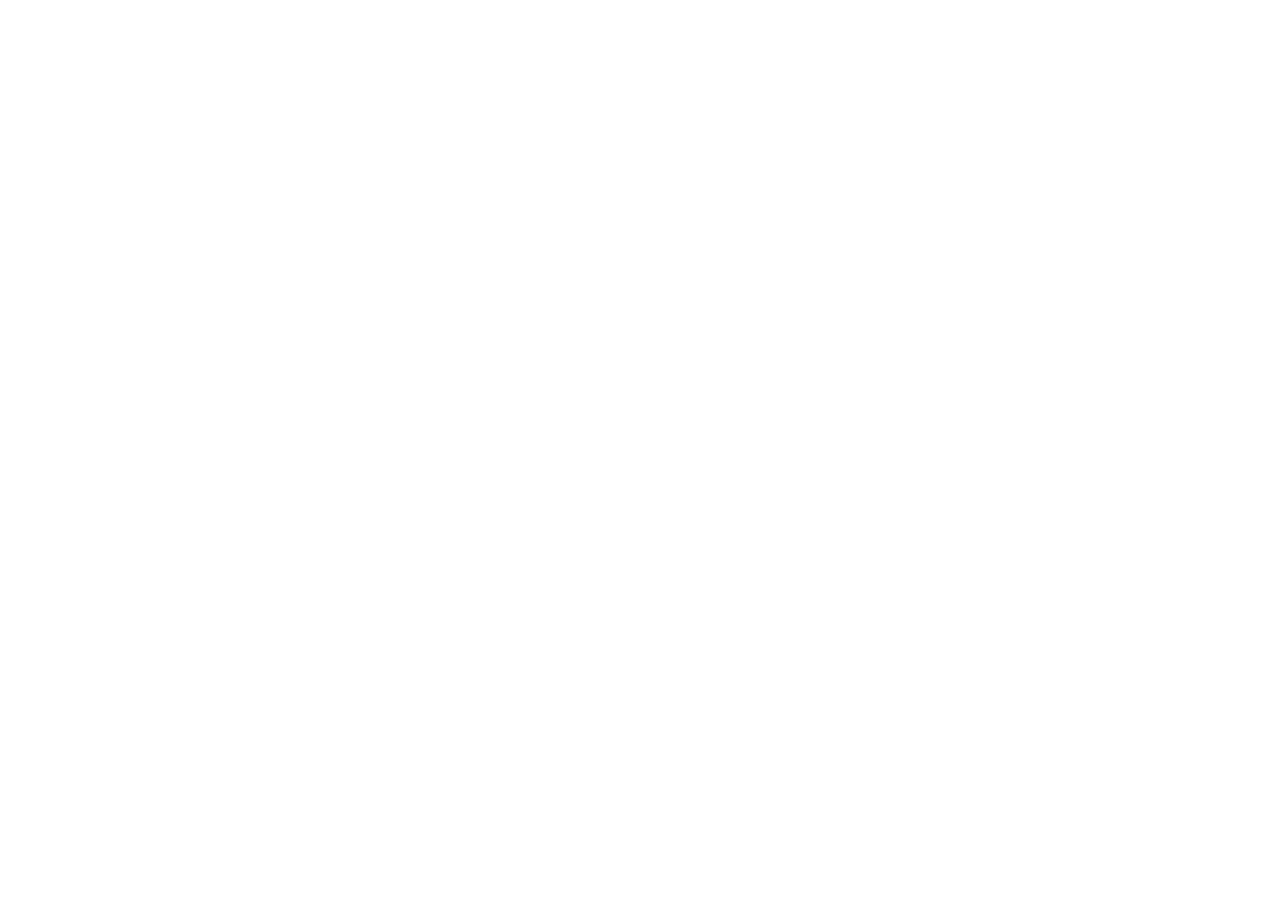
==== login.html @ cb8b13a0 "Commit inicial" ====
<!doctype html>
<html lang="es">
  <head>
    <meta charset="UTF-8" />
    <meta name="viewport" content="width=device-width, initial-scale=1.0" />
    <title>Iniciar sesión</title>
  </head>

  <body></body>
</html>
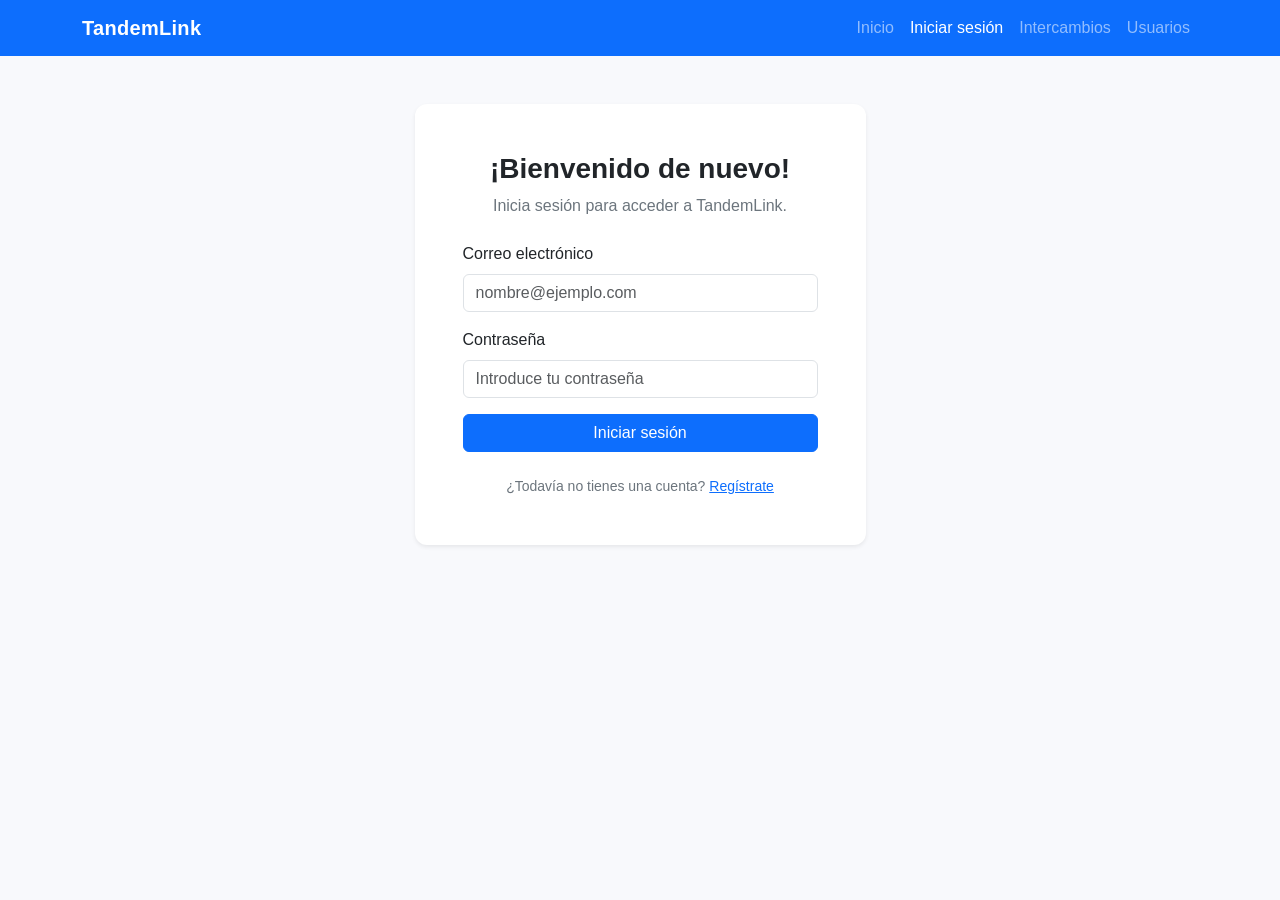
==== commit 917daa15: "Mejora dashboard y añade gestión de usuarios" ====
--- a/login.html
+++ b/login.html
@@ -1,10 +1,150 @@
+
 <!doctype html>
 <html lang="es">
-  <head>
-    <meta charset="UTF-8" />
-    <meta name="viewport" content="width=device-width, initial-scale=1.0" />
-    <title>Iniciar sesión</title>
-  </head>
+<head>
+    <meta charset="UTF-8">
+    <meta name="viewport" content="width=device-width, initial-scale=1.0">
 
-  <body></body>
+    <title>Iniciar sesión | TandemLink</title>
+
+    <!-- Bootstrap 5 -->
+    <link
+        href="https://cdn.jsdelivr.net/npm/bootstrap@5.3.3/dist/css/bootstrap.min.css"
+        rel="stylesheet"
+    >
+
+    <!-- Estilos propios -->
+    <link rel="stylesheet" href="css/estilos.css">
+</head>
+
+<body>
+
+    <!-- Navegación principal -->
+    <nav class="navbar navbar-expand-lg navbar-dark bg-primary">
+        <div class="container">
+            <a class="navbar-brand fw-bold" href="index.html">
+                TandemLink
+            </a>
+
+            <button
+                class="navbar-toggler"
+                type="button"
+                data-bs-toggle="collapse"
+                data-bs-target="#menuPrincipal"
+                aria-controls="menuPrincipal"
+                aria-expanded="false"
+                aria-label="Mostrar navegación"
+            >
+                <span class="navbar-toggler-icon"></span>
+            </button>
+
+            <div class="collapse navbar-collapse" id="menuPrincipal">
+                <ul class="navbar-nav ms-auto">
+                    <li class="nav-item">
+                        <a class="nav-link" href="index.html">Inicio</a>
+                    </li>
+                    <li class="nav-item">
+                        <a class="nav-link active" href="login.html">Iniciar sesión</a>
+                    </li>
+                    <li class="nav-item">
+                        <a class="nav-link" href="nueva-oferta.html">Intercambios</a>
+                    </li>
+                    <li class="nav-item">
+                        <a class="nav-link" href="usuarios.html">Usuarios</a>
+                    </li>
+                </ul>
+            </div>
+        </div>
+    </nav>
+
+    <!-- Formulario de inicio de sesión -->
+    <main class="container py-5">
+
+        <div class="row justify-content-center">
+            <div class="col-12 col-md-8 col-lg-5">
+
+                <div class="card shadow-sm border-0">
+                    <div class="card-body p-4 p-md-5">
+
+                        <div class="text-center mb-4">
+                            <h1 class="h3 fw-bold">¡Bienvenido de nuevo!</h1>
+
+                            <p class="text-secondary">
+                                Inicia sesión para acceder a TandemLink.
+                            </p>
+                        </div>
+
+                        <form id="formularioLogin">
+
+                            <div class="mb-3">
+                                <label for="email" class="form-label">
+                                    Correo electrónico
+                                </label>
+
+                                <input
+                                    type="email"
+                                    class="form-control"
+                                    id="email"
+                                    name="email"
+                                    placeholder="nombre@ejemplo.com"
+                                    autocomplete="username"
+                                    required
+                                >
+                            </div>
+
+                            <div class="mb-3">
+                                <label for="password" class="form-label">
+                                    Contraseña
+                                </label>
+
+                                <input
+                                    type="password"
+                                    class="form-control"
+                                    id="password"
+                                    name="password"
+                                    placeholder="Introduce tu contraseña"
+                                    autocomplete="current-password"
+                                    required
+                                >
+                            </div>
+
+                            <div id="mensajeLogin"
+                                 class="mb-3"
+                                 role="alert"
+                                 aria-live="polite">
+                            </div>
+
+                            <button
+                                type="submit"
+                                class="btn btn-primary w-100"
+                            >
+                                Iniciar sesión
+                            </button>
+
+                        </form>
+
+                        <div class="text-center mt-4">
+                            <p class="small text-secondary mb-0">
+                                ¿Todavía no tienes una cuenta?
+                                <a href="usuarios.html">Regístrate</a>
+                            </p>
+                        </div>
+
+                    </div>
+                </div>
+
+            </div>
+        </div>
+
+    </main>
+
+    <!-- Bootstrap JavaScript -->
+    <script
+        src="https://cdn.jsdelivr.net/npm/bootstrap@5.3.3/dist/js/bootstrap.bundle.min.js"
+    ></script>
+
+    <!-- JavaScript del login -->
+    <script type="module" src="js/login.js"></script>
+    
+</body>
 </html>
--- a/css/estilos.css
+++ b/css/estilos.css
@@ -0,0 +1,37 @@
+/* Estilos generales de TandemLink */
+
+body {
+    background-color: #f8f9fc;
+    color: #263238;
+    font-family: Arial, Helvetica, sans-serif;
+}
+
+header {
+    max-width: 900px;
+}
+
+header h1 {
+    color: #173b67;
+}
+
+header p {
+    color: #5f6b76;
+}
+
+.card {
+    border-radius: 12px;
+    transition: transform 0.2s ease, box-shadow 0.2s ease;
+}
+
+.card:hover {
+    transform: translateY(-4px);
+    box-shadow: 0 0.5rem 1rem rgb(0 0 0 / 10%) !important;
+}
+
+.navbar-brand {
+    letter-spacing: 0.3px;
+}
+
+footer {
+    margin-top: 1rem;
+}
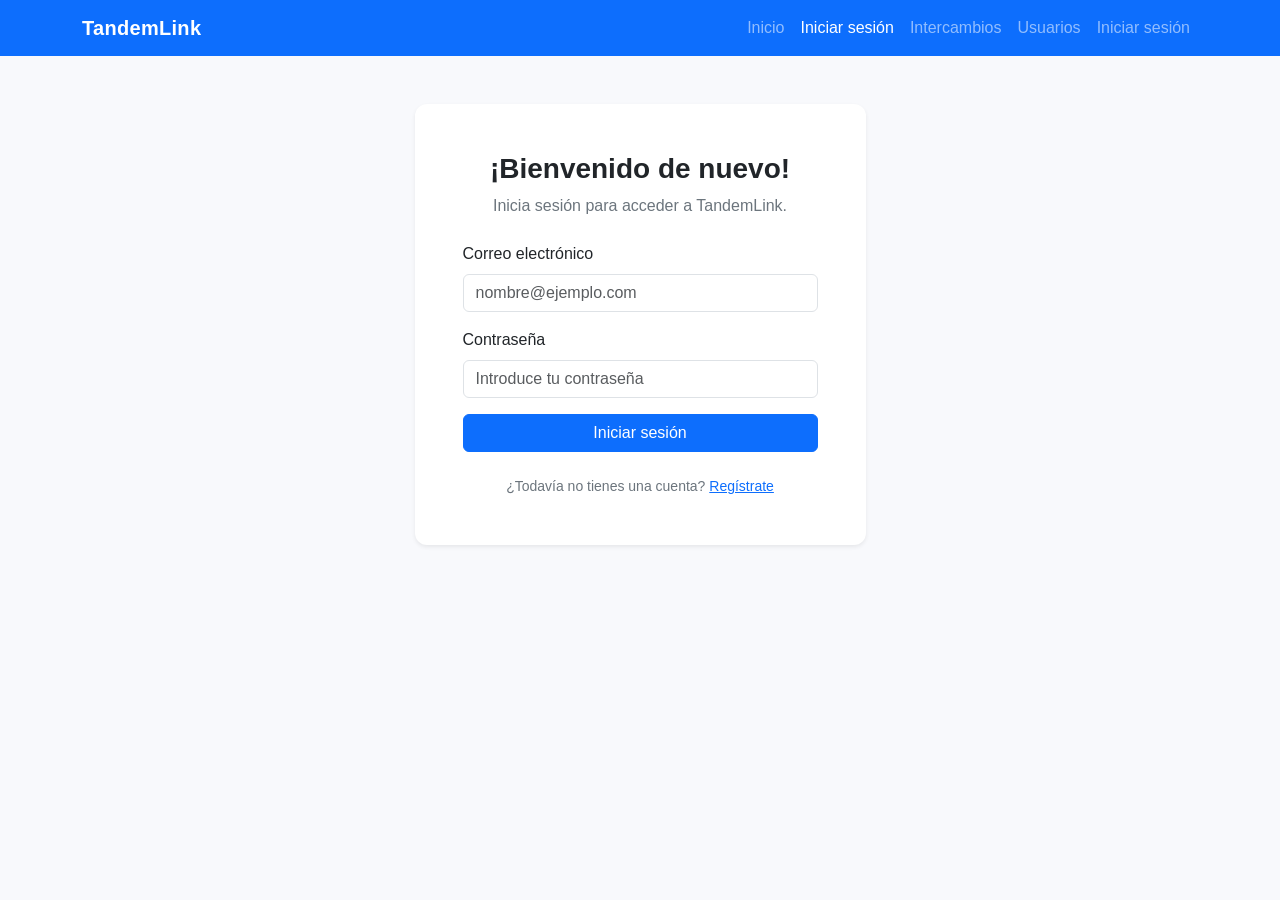
==== commit cd63ebae: "Implementa gestion de sesion y navegacion" ====
--- a/login.html
+++ b/login.html
@@ -145,6 +145,7 @@
 
     <!-- JavaScript del login -->
     <script type="module" src="js/login.js"></script>
+    <script type="module" src="js/navegacion.js"></script>
     
 </body>
 </html>
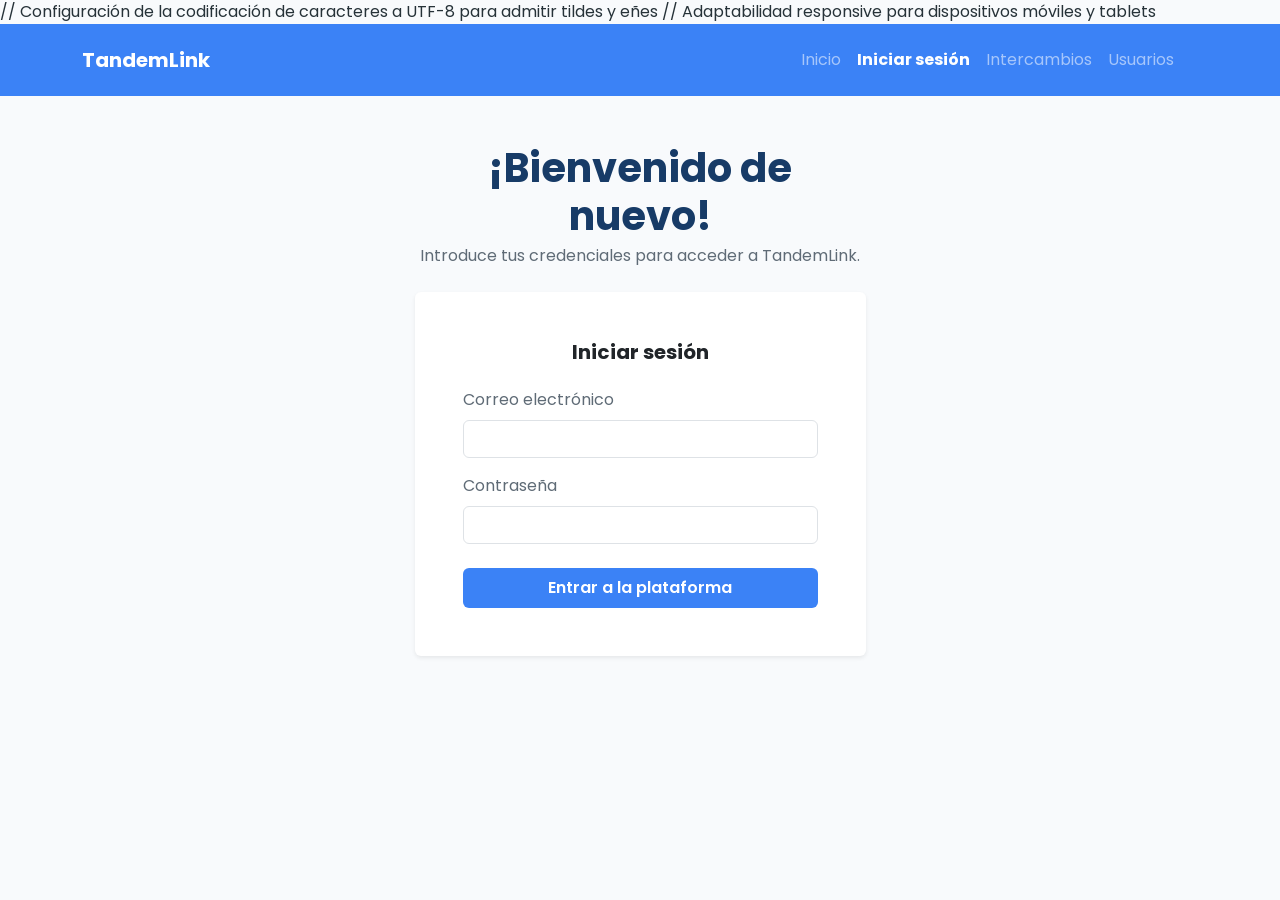
==== commit e8ff1ddf: "Finalizadas todas las vistas, lógica modular y documentación de TandemLink" ====
--- a/login.html
+++ b/login.html
@@ -1,151 +1,102 @@
-
-<!doctype html>
+<!DOCTYPE html>
 <html lang="es">
 <head>
+    // Configuración de la codificación de caracteres a UTF-8 para admitir tildes y eñes 
     <meta charset="UTF-8">
+    
+   // Adaptabilidad responsive para dispositivos móviles y tablets 
     <meta name="viewport" content="width=device-width, initial-scale=1.0">
-
-    <title>Iniciar sesión | TandemLink</title>
-
-    <!-- Bootstrap 5 -->
-    <link
-        href="https://cdn.jsdelivr.net/npm/bootstrap@5.3.3/dist/css/bootstrap.min.css"
-        rel="stylesheet"
-    >
-
-    <!-- Estilos propios -->
+    
+    <title>Iniciar Sesión - TandemLink</title>
+    
+    <!-- Importación del framework CSS Bootstrap 5 mediante CDN -->
+    <link href="https://cdn.jsdelivr.net/npm/bootstrap@5.3.0/dist/css/bootstrap.min.css" rel="stylesheet">
+    
+    <!-- Hoja de estilos propia (tipografía Poppins, colores corporativos y animaciones) -->
     <link rel="stylesheet" href="css/estilos.css">
 </head>
-
 <body>
 
-    <!-- Navegación principal -->
-    <nav class="navbar navbar-expand-lg navbar-dark bg-primary">
+    <!-- BARRA DE NAVEGACIÓN PRINCIPAL -->
+    <!-- navbar-expand-lg: despliega el menú en pantallas grandes; bg-azul-tandem: color personalizado -->
+    <nav class="navbar navbar-expand-lg navbar-dark bg-azul-tandem mb-4 py-3">
         <div class="container">
-            <a class="navbar-brand fw-bold" href="index.html">
-                TandemLink
-            </a>
-
-            <button
-                class="navbar-toggler"
-                type="button"
-                data-bs-toggle="collapse"
-                data-bs-target="#menuPrincipal"
-                aria-controls="menuPrincipal"
-                aria-expanded="false"
-                aria-label="Mostrar navegación"
-            >
+            <!-- Logotipo o marca de la plataforma -->
+            <a class="navbar-brand fw-bold" href="#">TandemLink</a>
+            
+            <!-- Botón para pantallas pequeñas (móviles) -->
+            <button class="navbar-toggler" type="button" data-bs-toggle="collapse" data-bs-target="#navbarNav">
                 <span class="navbar-toggler-icon"></span>
             </button>
-
-            <div class="collapse navbar-collapse" id="menuPrincipal">
-                <ul class="navbar-nav ms-auto">
-                    <li class="nav-item">
-                        <a class="nav-link" href="index.html">Inicio</a>
-                    </li>
-                    <li class="nav-item">
-                        <a class="nav-link active" href="login.html">Iniciar sesión</a>
-                    </li>
-                    <li class="nav-item">
-                        <a class="nav-link" href="nueva-oferta.html">Intercambios</a>
-                    </li>
-                    <li class="nav-item">
-                        <a class="nav-link" href="usuarios.html">Usuarios</a>
-                    </li>
+            
+            <!-- Contenedor colapsable del menú -->
+            <div class="collapse navbar-collapse justify-content-end" id="navbarNav">
+                <ul class="navbar-nav align-items-center">
+                    <li class="nav-item"><a class="nav-link" href="index.html">Inicio</a></li>
+                    <!-- Añadimos 'active fw-bold' en Login para indicar visualmente en qué página estamos -->
+                    <li class="nav-item"><a class="nav-link active fw-bold" href="login.html">Iniciar sesión</a></li>
+                    <li class="nav-item"><a class="nav-link" href="intercambios.html">Intercambios</a></li>
+                    <li class="nav-item"><a class="nav-link" href="usuarios.html">Usuarios</a></li>
+                    
+                    <!-- ID CLAVE: Aquí el script 'navegacion.js' inyectará dinámicamente el nombre del usuario conectado -->
+                    <li class="nav-item ms-lg-3" id="infoUsuarioNav"></li>
                 </ul>
             </div>
         </div>
     </nav>
+    <!-- Usamos 'col-md-6 mx-auto' para centrar la tarjeta de login y que no ocupe toda la pantalla -->
+    <div class="container animacion-entrada py-4">
+        <div class="row justify-content-center">
+            <div class="col-md-6 col-lg-5">
+                
+                <!-- Títulos descriptivos -->
+                <h1 class="texto-titulo mb-1 text-center">¡Bienvenido de nuevo!</h1>
+                <p class="texto-subtitulo mb-4 text-center">Introduce tus credenciales para acceder a TandemLink.</p>
 
-    <!-- Formulario de inicio de sesión -->
-    <main class="container py-5">
-
-        <div class="row justify-content-center">
-            <div class="col-12 col-md-8 col-lg-5">
-
+                <!-- TARJETA DEL FORMULARIO DE LOGIN -->
                 <div class="card shadow-sm border-0">
                     <div class="card-body p-4 p-md-5">
+                        <h5 class="card-title mb-4 fw-bold text-center">Iniciar sesión</h5>
+                        
+                        <!-- Contenedor vacío donde el JavaScript inyectará las alertas de error si las credenciales fallan -->
+                        <div id="mensajeLogin"></div>
 
-                        <div class="text-center mb-4">
-                            <h1 class="h3 fw-bold">¡Bienvenido de nuevo!</h1>
-
-                            <p class="text-secondary">
-                                Inicia sesión para acceder a TandemLink.
-                            </p>
-                        </div>
-
+                        <!-- Formulario de acceso con ID para controlarlo desde JavaScript -->
                         <form id="formularioLogin">
-
+                            
+                            <!-- Campo: Correo electrónico -->
                             <div class="mb-3">
-                                <label for="email" class="form-label">
-                                    Correo electrónico
-                                </label>
-
-                                <input
-                                    type="email"
-                                    class="form-control"
-                                    id="email"
-                                    name="email"
-                                    placeholder="nombre@ejemplo.com"
-                                    autocomplete="username"
-                                    required
-                                >
+                                <label for="emailLogin" class="form-label texto-subtitulo">Correo electrónico</label>
+                                <input type="email" class="form-control" id="emailLogin" required>
                             </div>
-
-                            <div class="mb-3">
-                                <label for="password" class="form-label">
-                                    Contraseña
-                                </label>
-
-                                <input
-                                    type="password"
-                                    class="form-control"
-                                    id="password"
-                                    name="password"
-                                    placeholder="Introduce tu contraseña"
-                                    autocomplete="current-password"
-                                    required
-                                >
+                            
+                            <!-- Campo: Contraseña -->
+                            <div class="mb-4">
+                                <label for="passwordLogin" class="form-label texto-subtitulo">Contraseña</label>
+                                <input type="password" class="form-control" id="passwordLogin" required>
                             </div>
-
-                            <div id="mensajeLogin"
-                                 class="mb-3"
-                                 role="alert"
-                                 aria-live="polite">
-                            </div>
-
-                            <button
-                                type="submit"
-                                class="btn btn-primary w-100"
-                            >
-                                Iniciar sesión
+                            
+                            <!-- Botón de acceso de ancho completo (w-100) con el color corporativo -->
+                            <button type="submit" class="btn btn-primary bg-azul-tandem border-0 w-100 py-2 fw-semibold">
+                                Entrar a la plataforma
                             </button>
-
                         </form>
-
-                        <div class="text-center mt-4">
-                            <p class="small text-secondary mb-0">
-                                ¿Todavía no tienes una cuenta?
-                                <a href="usuarios.html">Regístrate</a>
-                            </p>
-                        </div>
-
                     </div>
                 </div>
 
             </div>
         </div>
+    </div> <!-- Fin del contenedor principal -->
 
-    </main>
 
-    <!-- Bootstrap JavaScript -->
-    <script
-        src="https://cdn.jsdelivr.net/npm/bootstrap@5.3.3/dist/js/bootstrap.bundle.min.js"
-    ></script>
-
-    <!-- JavaScript del login -->
+    <!-- ========================================== -->
+    <!-- SCRIPTS DE JAVASCRIPT                      -->
+    <!-- ========================================== -->
+    
+    <!-- 1. Bootstrap Bundle: componentes interactivos -->
+    <script src="https://cdn.jsdelivr.net/npm/bootstrap@5.3.0/dist/js/bootstrap.bundle.min.js"></script>
+    
+    <!-- 2. Script específico de la lógica de login con type="module" -->
     <script type="module" src="js/login.js"></script>
-    <script type="module" src="js/navegacion.js"></script>
-    
 </body>
-</html>
+</html>
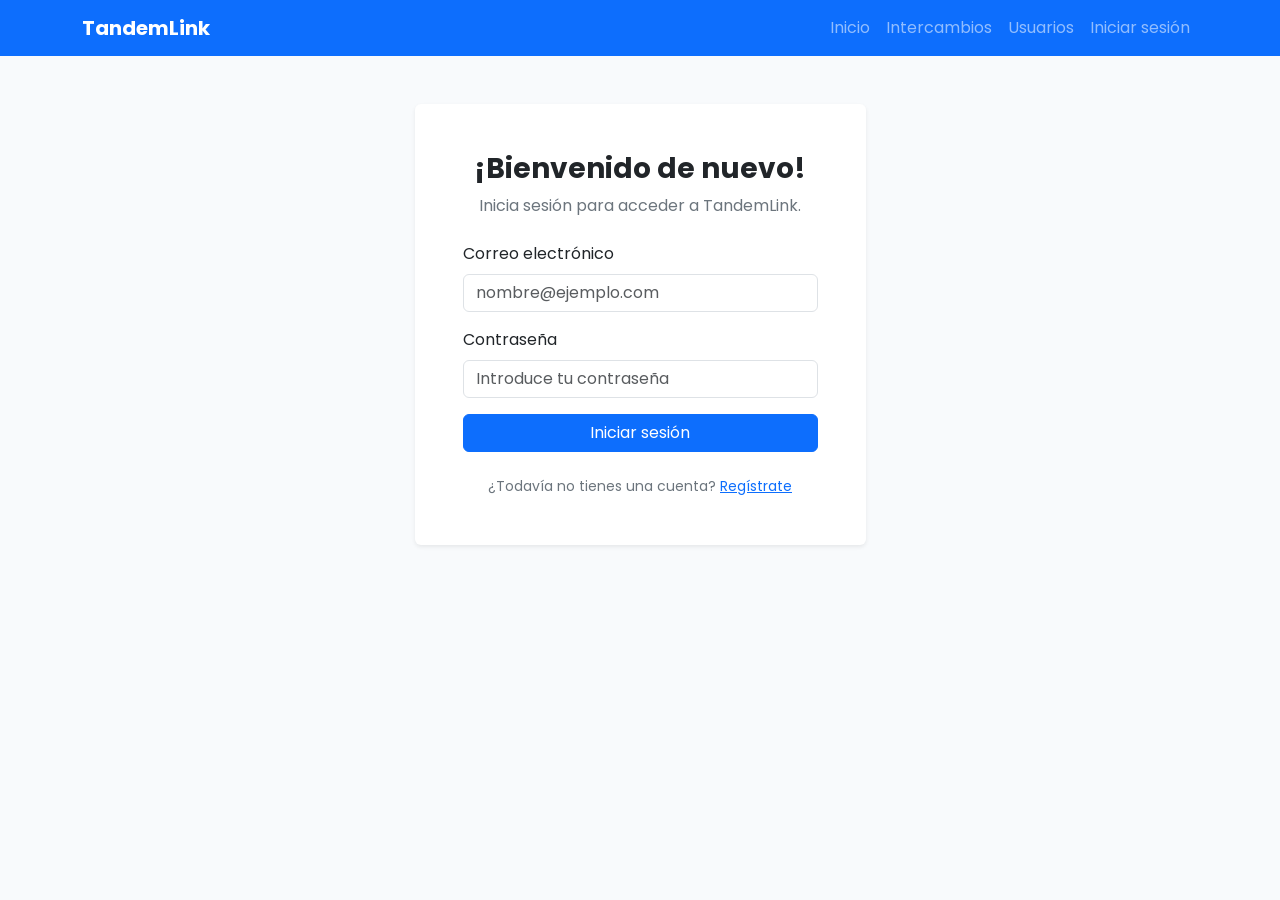
==== commit 3fd496a1: "Documentación de prompts de IA" ====
--- a/login.html
+++ b/login.html
@@ -1,102 +1,158 @@
-<!DOCTYPE html>
+<!-- ==========================================================================
+   DOCUMENTACIÓN IA GENERATIVA
+   - IA utilizada: Gemini
+   - Prompt 1: "Crea la estructura base HTML5 con Bootstrap 5 y la barra de navegación responsive para la página de login."
+   - Prompt 2: "Diseña un contenedor centrado con una tarjeta (card) que incluya un título y un subtítulo de bienvenida."
+   - Prompt 3: "Construye el formulario de acceso con campos de correo y contraseña que incluyan atributos de accesibilidad y validación."
+   - Prompt 4: "Añade un contenedor de alertas y los scripts modulares de JavaScript para gestionar la autenticación y la navegación."
+   ========================================================================== -->
+<!doctype html>
 <html lang="es">
 <head>
-    // Configuración de la codificación de caracteres a UTF-8 para admitir tildes y eñes 
     <meta charset="UTF-8">
-    
-   // Adaptabilidad responsive para dispositivos móviles y tablets 
     <meta name="viewport" content="width=device-width, initial-scale=1.0">
-    
-    <title>Iniciar Sesión - TandemLink</title>
-    
-    <!-- Importación del framework CSS Bootstrap 5 mediante CDN -->
-    <link href="https://cdn.jsdelivr.net/npm/bootstrap@5.3.0/dist/css/bootstrap.min.css" rel="stylesheet">
-    
-    <!-- Hoja de estilos propia (tipografía Poppins, colores corporativos y animaciones) -->
+
+    <title>Iniciar sesión | TandemLink</title>
+
+    <!-- Bootstrap 5 -->
+    <link
+        href="https://cdn.jsdelivr.net/npm/bootstrap@5.3.3/dist/css/bootstrap.min.css"
+        rel="stylesheet"
+    >
+
+    <!-- Estilos propios -->
     <link rel="stylesheet" href="css/estilos.css">
 </head>
+
 <body>
 
-    <!-- BARRA DE NAVEGACIÓN PRINCIPAL -->
-    <!-- navbar-expand-lg: despliega el menú en pantallas grandes; bg-azul-tandem: color personalizado -->
-    <nav class="navbar navbar-expand-lg navbar-dark bg-azul-tandem mb-4 py-3">
+    <!-- Navegación principal -->
+    <nav class="navbar navbar-expand-lg navbar-dark bg-primary">
         <div class="container">
-            <!-- Logotipo o marca de la plataforma -->
-            <a class="navbar-brand fw-bold" href="#">TandemLink</a>
-            
-            <!-- Botón para pantallas pequeñas (móviles) -->
-            <button class="navbar-toggler" type="button" data-bs-toggle="collapse" data-bs-target="#navbarNav">
+            <a class="navbar-brand fw-bold" href="index.html">
+                TandemLink
+            </a>
+
+            <button
+                class="navbar-toggler"
+                type="button"
+                data-bs-toggle="collapse"
+                data-bs-target="#menuPrincipal"
+                aria-controls="menuPrincipal"
+                aria-expanded="false"
+                aria-label="Mostrar navegación"
+            >
                 <span class="navbar-toggler-icon"></span>
             </button>
-            
-            <!-- Contenedor colapsable del menú -->
-            <div class="collapse navbar-collapse justify-content-end" id="navbarNav">
-                <ul class="navbar-nav align-items-center">
-                    <li class="nav-item"><a class="nav-link" href="index.html">Inicio</a></li>
-                    <!-- Añadimos 'active fw-bold' en Login para indicar visualmente en qué página estamos -->
-                    <li class="nav-item"><a class="nav-link active fw-bold" href="login.html">Iniciar sesión</a></li>
-                    <li class="nav-item"><a class="nav-link" href="intercambios.html">Intercambios</a></li>
-                    <li class="nav-item"><a class="nav-link" href="usuarios.html">Usuarios</a></li>
-                    
-                    <!-- ID CLAVE: Aquí el script 'navegacion.js' inyectará dinámicamente el nombre del usuario conectado -->
-                    <li class="nav-item ms-lg-3" id="infoUsuarioNav"></li>
+
+            <div class="collapse navbar-collapse" id="menuPrincipal">
+                <ul class="navbar-nav ms-auto">
+                    <li class="nav-item">
+                        <a class="nav-link" href="index.html">Inicio</a>
+                    </li>
+                    <li class="nav-item">
+                        <a class="nav-link active" href="login.html">Iniciar sesión</a>
+                    </li>
+                    <li class="nav-item">
+                        <a class="nav-link" href="nueva-oferta.html">Intercambios</a>
+                    </li>
+                    <li class="nav-item">
+                        <a class="nav-link" href="usuarios.html">Usuarios</a>
+                    </li>
                 </ul>
             </div>
         </div>
     </nav>
-    <!-- Usamos 'col-md-6 mx-auto' para centrar la tarjeta de login y que no ocupe toda la pantalla -->
-    <div class="container animacion-entrada py-4">
+
+    <!-- Formulario de inicio de sesión -->
+    <main class="container py-5">
+
         <div class="row justify-content-center">
-            <div class="col-md-6 col-lg-5">
-                
-                <!-- Títulos descriptivos -->
-                <h1 class="texto-titulo mb-1 text-center">¡Bienvenido de nuevo!</h1>
-                <p class="texto-subtitulo mb-4 text-center">Introduce tus credenciales para acceder a TandemLink.</p>
+            <div class="col-12 col-md-8 col-lg-5">
 
-                <!-- TARJETA DEL FORMULARIO DE LOGIN -->
                 <div class="card shadow-sm border-0">
                     <div class="card-body p-4 p-md-5">
-                        <h5 class="card-title mb-4 fw-bold text-center">Iniciar sesión</h5>
-                        
-                        <!-- Contenedor vacío donde el JavaScript inyectará las alertas de error si las credenciales fallan -->
-                        <div id="mensajeLogin"></div>
 
-                        <!-- Formulario de acceso con ID para controlarlo desde JavaScript -->
+                        <div class="text-center mb-4">
+                            <h1 class="h3 fw-bold">¡Bienvenido de nuevo!</h1>
+
+                            <p class="text-secondary">
+                                Inicia sesión para acceder a TandemLink.
+                            </p>
+                        </div>
+
                         <form id="formularioLogin">
-                            
-                            <!-- Campo: Correo electrónico -->
+
                             <div class="mb-3">
-                                <label for="emailLogin" class="form-label texto-subtitulo">Correo electrónico</label>
-                                <input type="email" class="form-control" id="emailLogin" required>
+                                <label for="email" class="form-label">
+                                    Correo electrónico
+                                </label>
+
+                                <input
+                                    type="email"
+                                    class="form-control"
+                                    id="email"
+                                    name="email"
+                                    placeholder="nombre@ejemplo.com"
+                                    autocomplete="username"
+                                    required
+                                >
                             </div>
-                            
-                            <!-- Campo: Contraseña -->
-                            <div class="mb-4">
-                                <label for="passwordLogin" class="form-label texto-subtitulo">Contraseña</label>
-                                <input type="password" class="form-control" id="passwordLogin" required>
+
+                            <div class="mb-3">
+                                <label for="password" class="form-label">
+                                    Contraseña
+                                </label>
+
+                                <input
+                                    type="password"
+                                    class="form-control"
+                                    id="password"
+                                    name="password"
+                                    placeholder="Introduce tu contraseña"
+                                    autocomplete="current-password"
+                                    required
+                                >
                             </div>
-                            
-                            <!-- Botón de acceso de ancho completo (w-100) con el color corporativo -->
-                            <button type="submit" class="btn btn-primary bg-azul-tandem border-0 w-100 py-2 fw-semibold">
-                                Entrar a la plataforma
+
+                            <div id="mensajeLogin"
+                                 class="mb-3"
+                                 role="alert"
+                                 aria-live="polite">
+                            </div>
+
+                            <button
+                                type="submit"
+                                class="btn btn-primary w-100"
+                            >
+                                Iniciar sesión
                             </button>
+
                         </form>
+
+                        <div class="text-center mt-4">
+                            <p class="small text-secondary mb-0">
+                                ¿Todavía no tienes una cuenta?
+                                <a href="usuarios.html">Regístrate</a>
+                            </p>
+                        </div>
+
                     </div>
                 </div>
 
             </div>
         </div>
-    </div> <!-- Fin del contenedor principal -->
 
+    </main>
 
-    <!-- ========================================== -->
-    <!-- SCRIPTS DE JAVASCRIPT                      -->
-    <!-- ========================================== -->
+    <!-- Bootstrap JavaScript -->
+    <script
+        src="https://cdn.jsdelivr.net/npm/bootstrap@5.3.3/dist/js/bootstrap.bundle.min.js"
+    ></script>
+
+    <!-- JavaScript del login -->
+    <script type="module" src="js/login.js"></script>
+    <script type="module" src="js/navegacion.js"></script>
     
-    <!-- 1. Bootstrap Bundle: componentes interactivos -->
-    <script src="https://cdn.jsdelivr.net/npm/bootstrap@5.3.0/dist/js/bootstrap.bundle.min.js"></script>
-    
-    <!-- 2. Script específico de la lógica de login con type="module" -->
-    <script type="module" src="js/login.js"></script>
 </body>
-</html>+</html>
